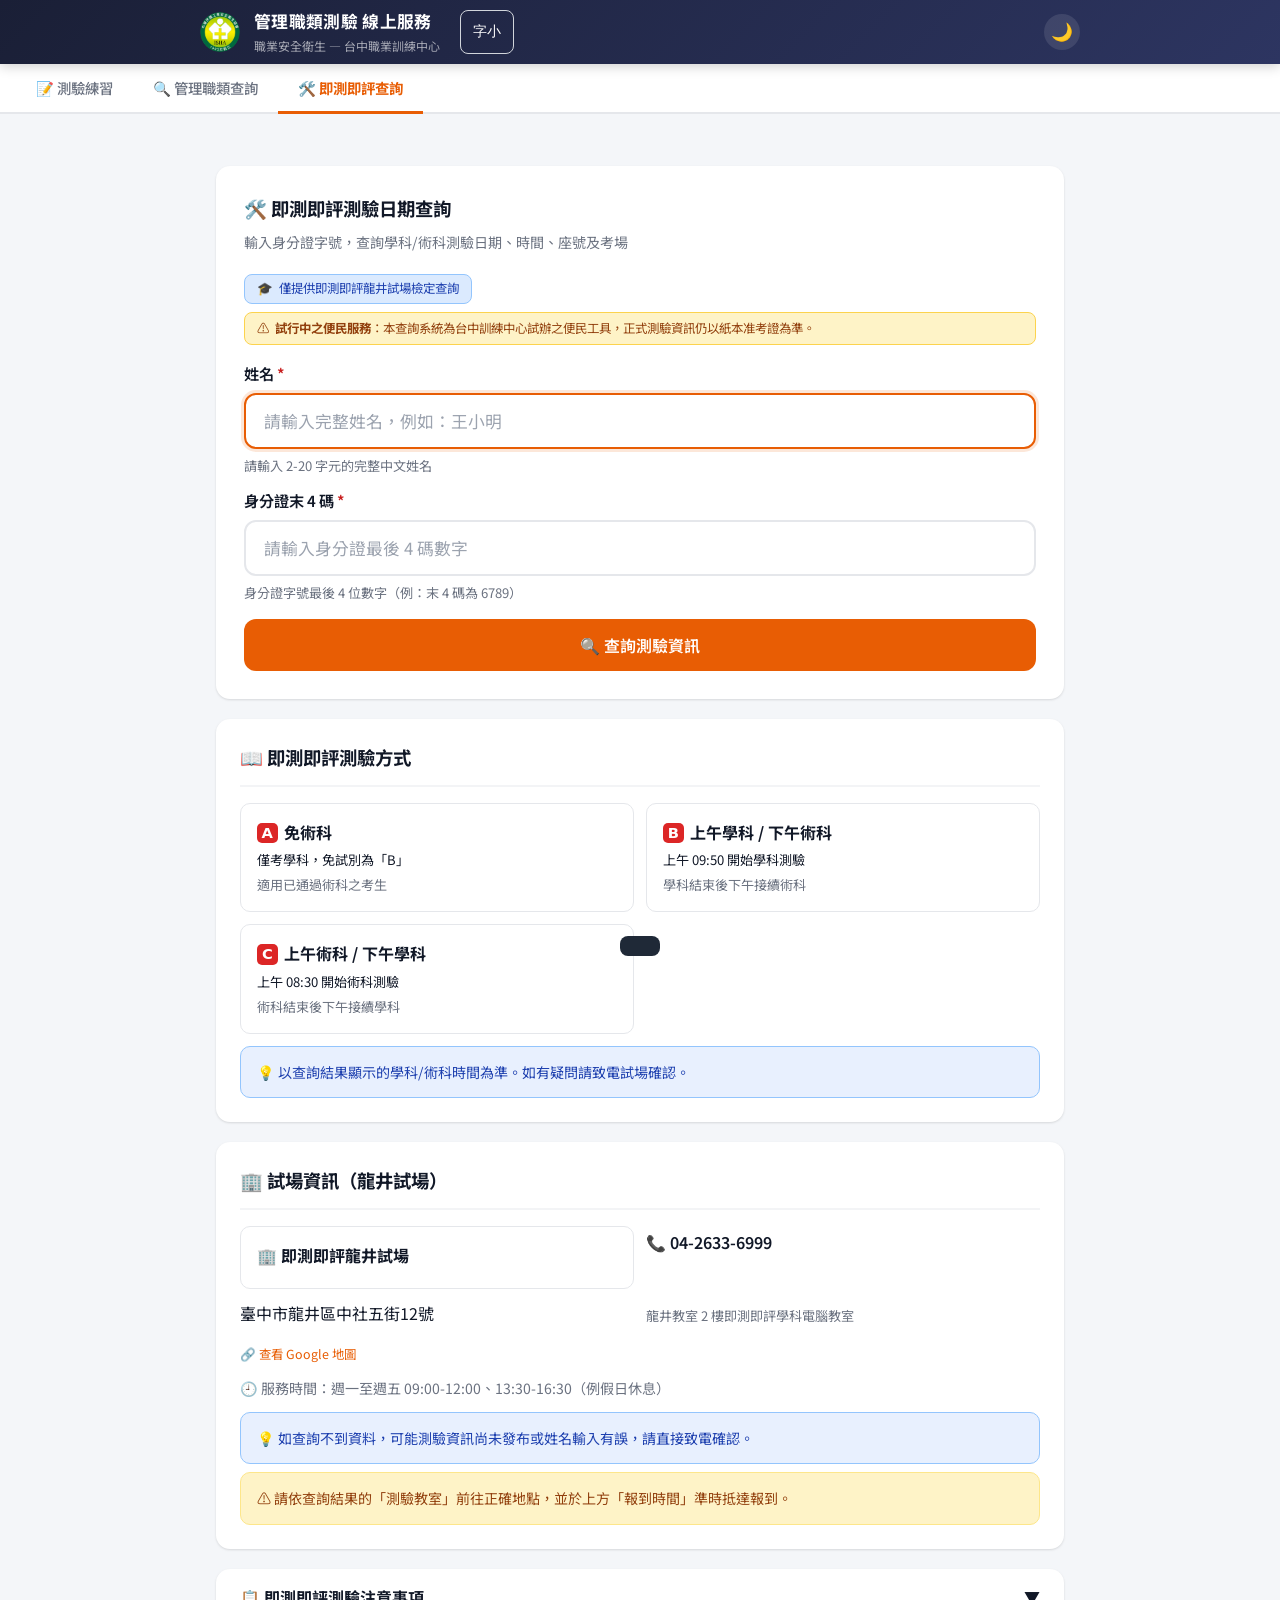
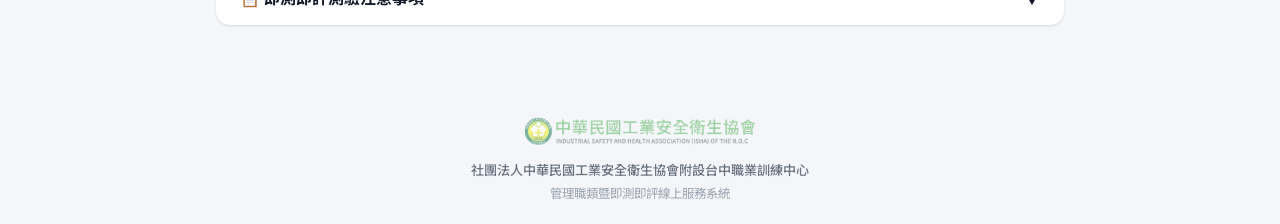
==== exam-query.html @ 5018b112 "fix(前端): 放寬冷快取職類載入逾時" ====
<!DOCTYPE html>
<html lang="zh-TW">

<head>
  <meta charset="UTF-8" />
  <meta name="viewport" content="width=device-width, initial-scale=1.0" />
  <title>即測即評測驗日期查詢 — 台中職業訓練中心</title>
  <meta name="description" content="查詢即測即評技能檢定測驗日期、學科術科時間、考場" />
  <link rel="preconnect" href="https://fonts.googleapis.com" />
  <link href="https://fonts.googleapis.com/css2?family=Noto+Sans+TC:wght@400;500;600;700&display=swap" rel="stylesheet" />
  <link rel="stylesheet" href="css/style.css?v=20260922c" />
  <link rel="stylesheet" href="css/query.css?v=20260922c" />
  <link rel="manifest" href="manifest.json" />
  <meta name="theme-color" content="#1e293b" />
  <link rel="icon" type="image/png" sizes="192x192" href="icons/icon-192.png" />
  <link rel="apple-touch-icon" href="icons/icon-192.png" />
</head>

<body>
  <header class="site-header">
    <div class="inner">
      <div class="header-logo-wrap">
        <img src="images/logo-header.png" alt="中華民國工業安全衛生協會" class="header-logo-img" />
      </div>
      <div>
        <h1>管理職類測驗 線上服務</h1>
        <p class="header-sub">職業安全衛生 — 台中職業訓練中心</p>
      </div>
      <button class="fontsize-btn" onclick="cycleFontSize()" title="字體大小">A</button>
      <button class="theme-toggle" onclick="toggleTheme()" title="切換深色模式">🌙</button>
    </div>
  </header>

  <!-- 導覽 Tab -->
  <nav class="nav-tabs">
    <a href="index.html" class="nav-tab" data-i18n="nav.exam">📝 測驗練習</a>
    <a href="query.html" class="nav-tab" data-i18n="nav.query">🔍 管理職類查詢</a>
    <a href="exam-query.html" class="nav-tab active" data-i18n="nav.examQuery">🛠️ 即測即評查詢</a>
  </nav>

  <main class="container">

    <!-- 查詢區 -->
    <div class="query-card" style="margin-top:20px">
      <h2 class="query-title">🛠️ 即測即評測驗日期查詢</h2>
      <p class="query-desc">輸入身分證字號，查詢學科/術科測驗日期、時間、座號及考場</p>
      <div style="display:inline-flex;align-items:center;gap:6px;padding:4px 12px;background:#dbeafe;border:1px solid #93c5fd;border-radius:8px;font-size:0.78rem;color:#1e40af;margin-bottom:8px">
        <span>🎓</span> 僅提供即測即評龍井試場檢定查詢
      </div>
      <div style="display:flex;align-items:flex-start;gap:6px;padding:6px 12px;background:#fef3c7;border:1px solid #fcd34d;border-radius:8px;font-size:0.78rem;color:#92400e;margin-bottom:16px;line-height:1.5">
        <span>⚠️</span>
        <div><strong>試行中之便民服務</strong>：本查詢系統為台中訓練中心試辦之便民工具，正式測驗資訊仍以紙本准考證為準。</div>
      </div>
      <form id="examQueryForm">
        <label class="query-label" for="eqName">姓名 <span style="color:var(--danger)">*</span></label>
        <input type="text" id="eqName" class="query-input" placeholder="請輸入完整姓名，例如：王小明" required minlength="2" maxlength="20" autocomplete="name" />
        <div class="query-help">請輸入 2-20 字元的完整中文姓名</div>

        <label class="query-label" for="eqLast4" style="margin-top:12px">身分證末 4 碼 <span style="color:var(--danger)">*</span></label>
        <input type="text" id="eqLast4" class="query-input" placeholder="請輸入身分證最後 4 碼數字" required minlength="4" maxlength="4" autocomplete="off" inputmode="numeric" pattern="[0-9]{4}" />
        <div class="query-help">身分證字號最後 4 位數字（例：末 4 碼為 6789）</div>

        <div class="query-error" id="eqError"><span>⚠</span> <span id="eqErrorText"></span></div>
        <button type="submit" class="query-btn" id="eqBtn" style="margin-top:16px">
          <span id="eqBtnText">🔍 查詢測驗資訊</span>
        </button>
      </form>

      <!-- 搜尋歷史 -->
      <div id="eqHistory" style="margin-top:16px;display:none">
        <div style="font-size:0.82rem;color:var(--gray-500);margin-bottom:8px">最近查詢</div>
        <div id="eqHistoryTags" style="display:flex;flex-wrap:wrap;gap:6px"></div>
      </div>
    </div>

    <!-- 結果區 -->
    <div id="eqResults"></div>

    <!-- 測驗方式說明 -->
    <div class="info-section">
      <h2>📖 即測即評測驗方式</h2>
      <div class="contact-grid">
        <div class="contact-card">
          <h4><span class="mode-letter">A</span>免術科</h4>
          <div class="addr" style="color:var(--gray-600)">僅考學科，免試別為「B」</div>
          <div class="addr" style="font-size:0.82rem;margin-top:4px">適用已通過術科之考生</div>
        </div>
        <div class="contact-card">
          <h4><span class="mode-letter">B</span>上午學科 / 下午術科</h4>
          <div class="addr" style="color:var(--gray-600)">上午 09:50 開始學科測驗</div>
          <div class="addr" style="font-size:0.82rem;margin-top:4px">學科結束後下午接續術科</div>
        </div>
        <div class="contact-card">
          <h4><span class="mode-letter">C</span>上午術科 / 下午學科</h4>
          <div class="addr" style="color:var(--gray-600)">上午 08:30 開始術科測驗</div>
          <div class="addr" style="font-size:0.82rem;margin-top:4px">術科結束後下午接續學科</div>
        </div>
      </div>
      <div class="tip-box tip-info" style="margin-top:12px">
        💡 以查詢結果顯示的學科/術科時間為準。如有疑問請致電試場確認。
      </div>
    </div>

    <!-- 試場資訊（聯絡 + 地點合併） -->
    <div class="info-section">
      <h2>🏢 試場資訊（龍井試場）</h2>
      <div class="contact-grid">
        <a href="https://maps.app.goo.gl/nVrARbyT7Bjvi6TY7" target="_blank" rel="noopener" class="contact-card contact-link">
          <h4>🏢 即測即評龍井試場</h4>
          <a href="tel:04-26336999" onclick="event.stopPropagation()" style="display:block;margin:4px 0;font-weight:600">📞 04-2633-6999</a>
          <div class="addr">臺中市龍井區中社五街12號</div>
          <div class="addr" style="font-size:0.82rem;color:var(--gray-500);margin-top:4px">龍井教室 2 樓即測即評學科電腦教室</div>
          <div class="map-link">🔗 查看 Google 地圖</div>
        </a>
      </div>
      <div style="font-size:0.88rem;color:var(--gray-500);margin:12px 0">
        🕘 服務時間：週一至週五 09:00-12:00、13:30-16:30（例假日休息）
      </div>
      <div class="tip-box tip-info">
        💡 如查詢不到資料，可能測驗資訊尚未發布或姓名輸入有誤，請直接致電確認。
      </div>
      <div class="tip-box tip-warn" style="margin-top:8px">⚠️ 請依查詢結果的「測驗教室」前往正確地點，並於上方「報到時間」準時抵達報到。</div>
    </div>

    <!-- 注意事項 -->
    <div class="info-section" style="padding:0;overflow:hidden">
      <button class="notices-toggle" id="eqNoticesBtn" aria-expanded="false" aria-controls="eqNoticesBody">
        <span>📋 即測即評測驗注意事項</span>
        <span id="eqNoticesArrow" class="notices-arrow">▼</span>
      </button>
      <div class="notices-content hidden" id="eqNoticesBody">
        <p><strong>一、報到時間：</strong></p>
        <ul style="margin:4px 0 10px 20px;line-height:1.8">
          <li>術科上午場報到時間：<strong>7:30</strong></li>
          <li>學科上午場報到時間：<strong>9:50</strong></li>
          <li>測驗開始後 15 分鐘尚未入場者不得入場</li>
        </ul>
        <p><strong>二、攜帶物品：</strong>測驗當日應攜帶身分證件及准考證，均未攜帶者不得應試。</p>
        <p><strong>三、測驗流程：</strong>依免試別分為三種測驗方式（詳見上方「測驗方式」說明）。</p>
        <p><strong>四、學科測驗：</strong>於龍井教室 2 樓即測即評學科電腦教室進行。</p>
        <p><strong>五、術科測驗：</strong>依職類於指定術科場地進行。</p>
        <div class="tip-box tip-warn" style="margin:10px 0">
          <strong>六、禁止事項：</strong>冒名頂替、攜帶手機電子設備、夾帶資料等情事，成績以零分計算或扣分。
        </div>
        <p><strong>七、特殊情形：</strong>若測驗當日遇天災或其他不可抗力因素，依主管機關公告辦理。</p>
      </div>
    </div>

    <!-- 查詢提示 Modal -->
    <div class="modal-backdrop" id="eqConfirmModal" role="dialog" aria-modal="true" aria-labelledby="eqConfirmTitle">
      <div class="modal" style="max-width:420px">
        <h2 id="eqConfirmTitle" style="margin-top:0">⚠️ 查詢前請注意</h2>
        <div class="tip-box tip-warn" style="margin:12px 0">
          <strong>正確時間仍以紙本准考證為主</strong>
        </div>
        <p style="margin:12px 0;color:var(--gray-700);font-size:0.92rem;line-height:1.6">
          本查詢提供的測驗日期、時間、場次僅供參考，若與紙本准考證有出入，請以收到的紙本准考證為準。
        </p>
        <div style="display:flex;gap:8px;justify-content:flex-end;margin-top:16px">
          <button type="button" class="btn btn-primary" id="eqConfirmOk">我知道了，繼續查詢</button>
        </div>
      </div>
    </div>

  </main>

  <footer class="site-footer">
    <img src="images/logo.png" alt="ISHA" class="footer-logo-img" />
    <div class="footer-org">社團法人中華民國工業安全衛生協會附設台中職業訓練中心</div>
    <div>管理職類暨即測即評線上服務系統</div>
  </footer>

  <div class="toast" id="toast"></div>

  <script src="js/config.js?v=20260922c"></script>
  <script src="js/utils.js?v=20260922c"></script>
  <script src="js/exam-query.js?v=20260922c"></script>
</body>

</html>
---- css/style.css ----
/* ===== 語言選擇列 ===== */
.lang-bar {
  display: flex;
  flex-wrap: wrap;
  justify-content: center;
  gap: 4px;
  padding: 6px 8px;
  background: var(--gray-100, #f3f4f6);
  border-bottom: 1px solid var(--gray-200, #e5e7eb);
  position: sticky;
  top: 0;
  z-index: 100;
}
.lang-btn {
  border: 1px solid transparent;
  background: none;
  padding: 4px 10px;
  border-radius: 16px;
  font-size: 0.8rem;
  cursor: pointer;
  transition: all 0.2s;
  white-space: nowrap;
}
.lang-btn:hover {
  background: var(--gray-200, #e5e7eb);
}
.lang-btn.active {
  background: var(--primary, #e85d04);
  color: #fff;
  border-color: var(--primary, #e85d04);
  font-weight: 600;
}
@media (max-width: 600px) {
  .lang-btn { padding: 4px 7px; font-size: 0.75rem; }
  .lang-bar { gap: 3px; padding: 4px 6px; }
}

/* ===== PWA 安裝提示 ===== */
.pwa-install-guide {
  background: linear-gradient(135deg, var(--primary-light) 0%, #fff 100%);
  border: 1.5px solid var(--primary);
  border-radius: var(--radius);
  padding: 16px 18px;
  margin-bottom: 20px;
}
[data-theme="dark"] .pwa-install-guide {
  background: linear-gradient(135deg, rgba(232,93,4,0.12) 0%, var(--card-bg) 100%);
}
.pwa-guide-header {
  display: flex;
  align-items: flex-start;
  gap: 12px;
}
.pwa-guide-icon {
  font-size: 1.8rem;
  flex-shrink: 0;
  line-height: 1;
}
.pwa-guide-header strong {
  font-size: 0.95rem;
  color: var(--gray-900);
  display: block;
  margin-bottom: 2px;
}
.pwa-guide-header p {
  font-size: 0.82rem;
  color: var(--gray-500);
  margin: 0;
  line-height: 1.4;
}
.pwa-guide-close {
  background: none;
  border: none;
  font-size: 1.3rem;
  color: var(--gray-400);
  cursor: pointer;
  padding: 0 4px;
  margin-left: auto;
  flex-shrink: 0;
  line-height: 1;
}
.pwa-guide-close:hover { color: var(--gray-600); }
.pwa-guide-steps {
  display: flex;
  gap: 10px;
  margin-top: 12px;
  flex-wrap: wrap;
}
.pwa-step {
  display: flex;
  align-items: center;
  gap: 8px;
  font-size: 0.82rem;
  color: var(--gray-700);
  background: rgba(255,255,255,0.7);
  border-radius: 8px;
  padding: 8px 12px;
  flex: 1;
  min-width: 200px;
}
[data-theme="dark"] .pwa-step {
  background: rgba(255,255,255,0.06);
  color: var(--gray-300);
}
.pwa-step-badge {
  background: #333;
  color: #fff;
  font-size: 0.7rem;
  font-weight: 700;
  padding: 2px 8px;
  border-radius: 4px;
  flex-shrink: 0;
}
.pwa-step-badge.android {
  background: #3ddc84;
  color: #000;
}
.pwa-install-guide.hidden { display: none; }
@media (max-width: 600px) {
  .pwa-guide-steps { flex-direction: column; }
  .pwa-step { min-width: 0; }
}

/* ===== 成績配比列 ===== */
.stats-ratio {
  text-align: center;
  font-size: 0.82rem;
  color: var(--gray-500);
  margin: 4px 0 8px;
  padding: 6px 12px;
  background: var(--gray-50);
  border-radius: 8px;
}
[data-theme="dark"] .stats-ratio { background: rgba(255,255,255,0.05); }

/* ===== 字體大小調整 ===== */
.fontsize-btn {
  background: none;
  border: 1px solid var(--gray-300);
  border-radius: 8px;
  padding: 8px 12px;
  min-height: 44px;
  font-size: 0.85rem;
  cursor: pointer;
  color: var(--gray-600);
  margin-left: 6px;
  white-space: nowrap;
  display: inline-flex;
  align-items: center;
}
.fontsize-btn:hover { background: var(--gray-100); }
[data-theme="dark"] .fontsize-btn { border-color: var(--gray-600); color: var(--gray-400); }
[data-theme="dark"] .fontsize-btn:hover { background: var(--gray-700); }

[data-fontsize="large"] .q-text { font-size: 1.15rem !important; }
[data-fontsize="large"] .option-btn { font-size: 1.05rem !important; }
[data-fontsize="large"] .option-label { min-width: 30px; width: 30px; height: 30px; }

[data-fontsize="xlarge"] .q-text { font-size: 1.3rem !important; }
[data-fontsize="xlarge"] .option-btn { font-size: 1.18rem !important; }
[data-fontsize="xlarge"] .option-label { min-width: 34px; width: 34px; height: 34px; font-size: 0.9rem; }

/* ===== 模擬考模式 ===== */
.option-btn.mock-selected {
  border-color: var(--accent);
  background: var(--accent-light);
}
.option-btn.mock-selected .option-label {
  background: var(--accent);
  color: #fff;
}
[data-theme="dark"] .option-btn.mock-selected {
  border-color: var(--accent);
  background: rgba(26, 86, 219, 0.15);
}

/* ===== 導覽 Tab ===== */
.nav-tabs { display: flex; gap: 0; background: var(--card-bg, #fff); border-bottom: 2px solid var(--gray-200, #e5e7eb); padding: 0 16px; }
.nav-tab { padding: 12px 20px; font-size: 0.9rem; font-weight: 500; color: var(--gray-500, #6b7280); text-decoration: none; border-bottom: 3px solid transparent; margin-bottom: -2px; transition: all 0.2s; }
.nav-tab:hover { color: var(--gray-900, #111827); }
.nav-tab.active { color: var(--primary, #e85d04); border-bottom-color: var(--primary, #e85d04); font-weight: 700; }
@media (max-width: 600px) { .nav-tab { padding: 10px 14px; font-size: 0.82rem; } }

/* ===== CSS 變數 ===== */
:root {
  --primary: #e85d04;
  --primary-dark: #c44d03;
  --primary-light: #fff3ed;
  --accent: #1a56db;
  --accent-dark: #1240ab;
  --accent-light: #e8f0fe;
  --success: #057a55;
  --success-light: #def7ec;
  --danger: #c81e1e;
  --danger-light: #fde8e8;
  --warning: #9f580a;
  --warning-light: #feecdc;
  --gray-50: #f9fafb;
  --gray-100: #f3f4f6;
  --gray-200: #e5e7eb;
  --gray-300: #d1d5db;
  --gray-400: #9ca3af;
  --gray-500: #6b7280;
  --gray-700: #374151;
  --gray-800: #1f2937;
  --gray-900: #111827;
  --bg: #f4f6f9;
  --card-bg: #fff;
  --header-bg: linear-gradient(135deg, #1a1f36 0%, #2d3561 100%);
  --radius: 14px;
  --radius-sm: 8px;
  --shadow: 0 1px 3px rgba(0, 0, 0, .08), 0 1px 2px rgba(0, 0, 0, .05);
  --shadow-md: 0 4px 12px rgba(0, 0, 0, .10);
  --shadow-lg: 0 10px 24px rgba(0, 0, 0, .12);
}

/* ===== 深色模式 ===== */
[data-theme="dark"] {
  --primary: #f4845f;
  --primary-dark: #e85d04;
  --primary-light: rgba(244, 132, 95, .12);
  --accent: #60a5fa;
  --accent-dark: #3b82f6;
  --accent-light: rgba(96, 165, 250, .12);
  --success: #34d399;
  --success-light: rgba(52, 211, 153, .12);
  --danger: #f87171;
  --danger-light: rgba(248, 113, 113, .12);
  --warning: #fbbf24;
  --warning-light: rgba(251, 191, 36, .12);
  --gray-50: #1e1e2e;
  --gray-100: #252536;
  --gray-200: #333348;
  --gray-300: #44445a;
  --gray-400: #6b6b80;
  --gray-500: #9ca3af;
  --gray-700: #d1d5db;
  --gray-800: #e5e7eb;
  --gray-900: #f3f4f6;
  --bg: #13131e;
  --card-bg: #1e1e2e;
  --header-bg: linear-gradient(135deg, #0f0f1a 0%, #1a1a30 100%);
  --shadow: 0 1px 3px rgba(0, 0, 0, .3);
  --shadow-md: 0 4px 12px rgba(0, 0, 0, .4);
  --shadow-lg: 0 10px 24px rgba(0, 0, 0, .5);
}

/* ===== Reset ===== */
*,
*::before,
*::after {
  box-sizing: border-box;
  margin: 0;
  padding: 0;
}

body {
  font-family: 'Noto Sans TC', -apple-system, BlinkMacSystemFont, sans-serif;
  background: var(--bg);
  color: var(--gray-900);
  line-height: 1.6;
  min-height: 100vh;
  transition: background-color .25s, color .25s;
}

a {
  color: inherit;
  text-decoration: none;
}

/* ===== Header ===== */
.site-header {
  background: var(--header-bg);
  color: #fff;
  padding: 0 24px;
  box-shadow: 0 2px 12px rgba(0, 0, 0, .2);
  position: sticky;
  top: 0;
  z-index: 100;
}

.site-header .inner {
  max-width: 880px;
  margin: 0 auto;
  display: flex;
  align-items: center;
  gap: 14px;
  height: 64px;
}

.header-logo-wrap {
  flex-shrink: 0;
}

.header-logo-img {
  height: 40px;
  width: 40px;
  object-fit: contain;
  display: block;
  border-radius: 50%;
  transition: transform .2s;
}

.header-logo-img:hover {
  transform: scale(1.08);
}

.header-logo-svg {
  width: 22px;
  height: 22px;
  stroke: var(--primary);
}

.site-header h1 {
  font-size: 1.05rem;
  font-weight: 700;
  letter-spacing: .02em;
}

.header-sub {
  font-size: .75rem;
  opacity: .6;
  margin-top: 1px;
}

/* ===== Footer ===== */
.site-footer {
  text-align: center;
  padding: 24px 16px 32px;
  font-size: .78rem;
  color: var(--gray-400);
  line-height: 1.6;
}

.site-footer .footer-org {
  font-size: .82rem;
  color: var(--gray-500);
  font-weight: 500;
  margin-bottom: 4px;
}

.site-footer .footer-logo-img {
  height: 28px;
  width: auto;
  margin-bottom: 8px;
  opacity: .5;
  transition: opacity .2s;
}

.site-footer .footer-logo-img:hover {
  opacity: .8;
}

/* ===== Theme Toggle ===== */
.theme-toggle {
  margin-left: auto;
  background: rgba(255, 255, 255, .1);
  border: none;
  border-radius: 50%;
  width: 36px;
  height: 36px;
  font-size: 1.1rem;
  cursor: pointer;
  transition: all .2s;
  display: flex;
  align-items: center;
  justify-content: center;
  flex-shrink: 0;
}

.theme-toggle:hover {
  background: rgba(255, 255, 255, .2);
  transform: scale(1.1);
}

/* ===== Main container ===== */
.container {
  max-width: 880px;
  margin: 0 auto;
  padding: 32px 16px 48px;
}

/* ===== Selector card ===== */
.selector-card {
  background: var(--card-bg);
  border-radius: var(--radius);
  box-shadow: var(--shadow-md);
  padding: 32px 28px;
  margin-bottom: 24px;
}

.selector-header {
  margin-bottom: 24px;
}

.selector-header h2 {
  font-size: 1.3rem;
  font-weight: 700;
  color: var(--gray-900);
  margin-bottom: 6px;
}

.selector-header p {
  font-size: .92rem;
  color: var(--gray-500);
}

.selector-header p strong {
  color: var(--primary);
}

/* ===== Custom Select ===== */
.select-label {
  display: block;
  font-size: .85rem;
  font-weight: 600;
  color: var(--gray-700);
  margin-bottom: 8px;
}

.custom-select-wrap {
  position: relative;
  margin-bottom: 12px;
}

.custom-select-wrap select {
  width: 100%;
  appearance: none;
  -webkit-appearance: none;
  background: var(--gray-50);
  border: 1.5px solid var(--gray-200);
  border-radius: var(--radius-sm);
  padding: 16px 48px 16px 18px;
  font-size: 1.05rem;
  font-weight: 500;
  line-height: 1.4;
  min-height: 56px;
  font-family: inherit;
  color: var(--gray-900);
  cursor: pointer;
  outline: none;
  transition: border-color .15s, box-shadow .15s;
}

/* 手機端放更大，避免使用者點錯或看不清楚 */
@media (max-width: 640px) {
  .custom-select-wrap select {
    padding: 18px 52px 18px 18px;
    font-size: 1.1rem;
    min-height: 60px;
  }
}

.custom-select-wrap select:focus {
  border-color: var(--primary);
  box-shadow: 0 0 0 3px rgba(232, 93, 4, .12);
}

.custom-select-wrap select optgroup {
  font-weight: 700;
  color: var(--gray-700);
  background: var(--gray-100);
}

.custom-select-wrap select option {
  font-weight: 400;
  padding: 6px 12px;
}

.select-arrow {
  position: absolute;
  right: 16px;
  top: 50%;
  transform: translateY(-50%);
  width: 22px;
  height: 22px;
  stroke: var(--gray-500);
  pointer-events: none;
}

.cat-info {
  display: flex;
  align-items: center;
  gap: 8px;
  font-size: .875rem;
  color: var(--gray-500);
  background: var(--primary-light);
  border-radius: var(--radius-sm);
  padding: 9px 14px;
  margin-bottom: 16px;
  border: 1px solid rgba(232, 93, 4, .15);
}

.cat-info svg {
  stroke: var(--primary);
  flex-shrink: 0;
}

.cat-info strong {
  color: var(--primary);
}

/* ===== Mode Selector ===== */
.mode-select {
  margin-bottom: 16px;
}

.mode-options {
  display: flex;
  gap: 10px;
}

.mode-radio {
  flex: 1;
  display: flex;
  flex-direction: column;
  align-items: center;
  gap: 4px;
  padding: 14px 12px;
  border: 1.5px solid var(--gray-200);
  border-radius: var(--radius-sm);
  cursor: pointer;
  background: var(--gray-50);
  transition: all .15s;
  text-align: center;
}

.mode-radio input {
  display: none;
}

.mode-radio:hover {
  border-color: var(--primary);
}

.mode-radio.active {
  border-color: var(--primary);
  background: var(--primary-light);
  box-shadow: 0 0 0 2px rgba(232, 93, 4, .15);
}

.mode-icon {
  font-size: 1.4rem;
}

.mode-label {
  font-size: .88rem;
  font-weight: 700;
  color: var(--gray-900);
}

.mode-desc {
  font-size: .75rem;
  color: var(--gray-500);
}

/* ===== Resume Banner ===== */
.resume-banner {
  background: var(--accent-light);
  border: 1.5px solid var(--accent);
  border-radius: var(--radius);
  padding: 18px 24px;
  margin-bottom: 20px;
  display: flex;
  align-items: center;
  justify-content: space-between;
  gap: 16px;
  flex-wrap: wrap;
  animation: slideDown .3s ease;
}

@keyframes slideDown {
  from {
    opacity: 0;
    transform: translateY(-10px);
  }

  to {
    opacity: 1;
    transform: translateY(0);
  }
}

.resume-info {
  display: flex;
  flex-direction: column;
  gap: 2px;
}

.resume-info strong {
  font-size: .95rem;
  color: var(--accent);
}

.resume-info span {
  font-size: .82rem;
  color: var(--gray-500);
}

.resume-time {
  font-size: .75rem !important;
  color: var(--gray-400) !important;
}

.resume-actions {
  display: flex;
  gap: 8px;
  flex-shrink: 0;
}

.btn-sm {
  padding: 6px 14px;
  font-size: .82rem;
}

/* ===== Buttons ===== */
.btn {
  padding: 10px 22px;
  border-radius: var(--radius-sm);
  font-size: .9rem;
  font-weight: 600;
  cursor: pointer;
  border: none;
  transition: all .15s;
  font-family: inherit;
  display: inline-flex;
  align-items: center;
  gap: 8px;
}

.btn:disabled {
  opacity: .4;
  cursor: not-allowed;
}

.btn-primary {
  background: var(--primary);
  color: #fff;
}

.btn-primary:hover:not(:disabled) {
  background: var(--primary-dark);
  box-shadow: 0 4px 12px rgba(232, 93, 4, .3);
}

.btn-outline {
  background: var(--card-bg);
  border: 1.5px solid var(--gray-300);
  color: var(--gray-700);
}

.btn-outline:hover:not(:disabled) {
  border-color: var(--primary);
  color: var(--primary);
}

.btn-start {
  width: 100%;
  justify-content: center;
  padding: 14px;
  font-size: 1rem;
  border-radius: var(--radius-sm);
  letter-spacing: .03em;
}

.btn-fullwidth {
  width: 100%;
  justify-content: center;
}

/* ===== Info cards ===== */
.info-cards {
  display: grid;
  grid-template-columns: repeat(auto-fill, minmax(220px, 1fr));
  gap: 12px;
}

.info-card {
  background: var(--card-bg);
  border-radius: var(--radius-sm);
  padding: 16px 18px;
  display: flex;
  align-items: center;
  gap: 14px;
  box-shadow: var(--shadow);
  border: 1px solid var(--gray-200);
}

.info-icon {
  width: 38px;
  height: 38px;
  background: var(--primary-light);
  border-radius: 10px;
  display: flex;
  align-items: center;
  justify-content: center;
  flex-shrink: 0;
}

.info-icon svg {
  width: 20px;
  height: 20px;
  stroke: var(--primary);
}

.info-card strong {
  display: block;
  font-size: .88rem;
  font-weight: 700;
  color: var(--gray-900);
}

.info-card span {
  font-size: .78rem;
  color: var(--gray-500);
}

/* ===== Loading ===== */
.loading-inline {
  display: flex;
  align-items: center;
  gap: 10px;
  color: var(--gray-500);
  font-size: .9rem;
  padding: 12px 0;
}

.spinner-sm {
  width: 18px;
  height: 18px;
  border: 2.5px solid var(--gray-200);
  border-top-color: var(--primary);
  border-radius: 50%;
  animation: spin .7s linear infinite;
}

.loading {
  text-align: center;
  padding: 80px 16px;
  color: var(--gray-500);
}

.spinner {
  width: 40px;
  height: 40px;
  border: 4px solid var(--gray-200);
  border-top-color: var(--primary);
  border-radius: 50%;
  animation: spin .8s linear infinite;
  margin: 0 auto 16px;
}

@keyframes spin {
  to {
    transform: rotate(360deg);
  }
}

.error-msg {
  color: var(--danger);
  padding: 16px 0;
  font-size: .9rem;
  line-height: 1.7;
}

/* ===== Modal（須知 + 反饋） ===== */
.modal-backdrop {
  display: none;
  position: fixed;
  inset: 0;
  background: rgba(10, 10, 20, .55);
  z-index: 200;
  align-items: center;
  justify-content: center;
  padding: 16px;
  backdrop-filter: blur(2px);
}

.modal-backdrop.open {
  display: flex;
}

.modal {
  background: var(--card-bg);
  border-radius: var(--radius);
  box-shadow: var(--shadow-lg);
  padding: 32px 28px;
  width: 100%;
  max-width: 480px;
  animation: modal-in .22s ease;
}

@keyframes modal-in {
  from {
    opacity: 0;
    transform: translateY(20px) scale(.97);
  }

  to {
    opacity: 1;
    transform: translateY(0) scale(1);
  }
}

/* 須知 Modal 特有 */
.notice-modal,
.preexam-modal {
  max-width: 500px;
}

.notice-icon {
  width: 52px;
  height: 52px;
  background: var(--accent-light);
  border-radius: 50%;
  display: flex;
  align-items: center;
  justify-content: center;
  margin: 0 auto 16px;
}

.notice-icon svg {
  width: 26px;
  height: 26px;
  stroke: var(--accent);
}

.notice-icon.warning {
  background: var(--warning-light);
}

.notice-icon.warning svg {
  stroke: var(--warning);
}

.notice-modal h2,
.preexam-modal h2 {
  font-size: 1.2rem;
  font-weight: 700;
  text-align: center;
  margin-bottom: 20px;
}

.notice-body {
  display: flex;
  flex-direction: column;
  gap: 10px;
  margin-bottom: 24px;
  font-size: .88rem;
  color: var(--gray-700);
  line-height: 1.7;
  max-height: 50vh;
  overflow-y: auto;
  padding-right: 4px;
}

.notice-body p strong {
  color: var(--gray-900);
}

/* 反饋 Modal */
.modal h3 {
  font-size: 1.05rem;
  font-weight: 700;
  margin-bottom: 16px;
}

.modal label {
  display: block;
  font-size: .88rem;
  font-weight: 600;
  margin-bottom: 6px;
  color: var(--gray-700);
}

.modal select,
.modal textarea {
  width: 100%;
  border: 1.5px solid var(--gray-300);
  border-radius: var(--radius-sm);
  padding: 9px 12px;
  font-size: .9rem;
  font-family: inherit;
  margin-bottom: 14px;
  outline: none;
  transition: border-color .15s;
  appearance: none;
  background: var(--gray-50);
  color: var(--gray-900);
}

.modal select:focus,
.modal textarea:focus {
  border-color: var(--primary);
}

.modal textarea {
  resize: vertical;
  min-height: 80px;
}

.modal-actions {
  display: flex;
  gap: 10px;
  justify-content: flex-end;
}

/* ===== Exam header ===== */
.exam-header {
  background: var(--card-bg);
  border-bottom: 1px solid var(--gray-200);
  padding: 10px 16px;
  position: sticky;
  top: 64px;
  z-index: 90;
  box-shadow: var(--shadow);
}

.exam-header .inner {
  max-width: 880px;
  margin: 0 auto;
  display: flex;
  align-items: center;
  gap: 12px;
  flex-wrap: wrap;
}

.exam-meta {
  display: flex;
  gap: 16px;
  align-items: center;
  font-size: .85rem;
  color: var(--gray-500);
}

.exam-meta strong {
  color: var(--gray-900);
}

.progress-bar-wrap {
  flex: 1;
  min-width: 120px;
  background: var(--gray-200);
  border-radius: 99px;
  height: 6px;
  overflow: hidden;
}

.progress-bar-fill {
  height: 100%;
  background: linear-gradient(90deg, var(--primary), #f4a261);
  border-radius: 99px;
  transition: width .3s ease;
}

.btn-end-early {
  margin-left: auto;
  background: none;
  border: 1.5px solid var(--danger);
  color: var(--danger);
  border-radius: var(--radius-sm);
  padding: 5px 12px;
  font-size: .82rem;
  cursor: pointer;
  transition: all .2s;
  white-space: nowrap;
  font-family: inherit;
}

.btn-end-early:hover {
  background: var(--danger);
  color: #fff;
}

/* ===== 題目導覽列 ===== */
.q-nav-wrap {
  background: var(--card-bg);
  border-bottom: 1px solid var(--gray-200);
  position: sticky;
  top: 108px;
  z-index: 85;
}

.q-nav {
  max-width: 880px;
  margin: 0 auto;
  padding: 10px 16px;
  display: flex;
  flex-wrap: wrap;
  gap: 4px;
}

.q-nav-toggle {
  display: none;
  width: 100%;
  padding: 6px 16px;
  background: var(--card-bg);
  border: none;
  border-top: 1px solid var(--gray-200);
  color: var(--gray-500);
  font-size: .75rem;
  font-family: inherit;
  cursor: pointer;
  text-align: center;
  transition: color .15s;
}

.q-nav-toggle:hover {
  color: var(--primary);
}

.nav-dot {
  width: 28px;
  height: 28px;
  border-radius: 50%;
  border: 1.5px solid var(--gray-300);
  background: var(--gray-50);
  color: var(--gray-500);
  font-size: .68rem;
  font-weight: 600;
  cursor: pointer;
  transition: all .15s;
  display: inline-flex;
  align-items: center;
  justify-content: center;
  font-family: inherit;
  padding: 0;
  position: relative;
}

.nav-dot:hover {
  border-color: var(--primary);
  color: var(--primary);
  transform: scale(1.1);
}

.nav-dot.active {
  border-color: var(--primary);
  background: var(--primary);
  color: #fff;
  box-shadow: 0 0 0 3px rgba(232, 93, 4, .2);
}

.nav-dot.answered {
  border-color: var(--success);
  background: var(--success-light);
  color: var(--success);
}

.nav-dot.hinted {
  border-color: var(--warning);
  background: var(--warning-light);
  color: var(--warning);
}

.nav-dot.bookmarked::after {
  content: "★";
  position: absolute;
  top: -4px;
  right: -4px;
  font-size: .55rem;
  color: #f59e0b;
  text-shadow: 0 0 2px rgba(0, 0, 0, .3);
}

.nav-dot.active.answered,
.nav-dot.active.hinted {
  background: var(--primary);
  color: #fff;
  border-color: var(--primary);
}

/* ===== 題目卡片 ===== */
.question-wrap {
  max-width: 720px;
  margin: 28px auto;
  padding: 0 16px;
}

.question-card {
  background: var(--card-bg);
  border-radius: var(--radius);
  box-shadow: var(--shadow-md);
  padding: 28px 28px 20px;
  margin-bottom: 16px;
}

.q-top-row {
  display: flex;
  justify-content: space-between;
  align-items: center;
  margin-bottom: 10px;
}

.q-number {
  font-size: .8rem;
  font-weight: 600;
  color: var(--primary);
  text-transform: uppercase;
  letter-spacing: .05em;
}

.btn-bookmark {
  background: none;
  border: none;
  font-size: 1.3rem;
  cursor: pointer;
  color: var(--gray-300);
  transition: all .2s;
  padding: 2px 6px;
  line-height: 1;
}

.btn-bookmark:hover,
.btn-bookmark.active {
  color: #f59e0b;
  transform: scale(1.2);
}

.q-text {
  font-size: 1.05rem;
  font-weight: 500;
  line-height: 1.7;
  margin-bottom: 20px;
}

/* 題目圖片 */
.q-image {
  text-align: center;
  margin: -8px 0 16px;
}
.q-image img {
  max-width: 100%;
  max-height: 300px;
  border: 1px solid #ddd;
  border-radius: 8px;
  cursor: zoom-in;
  background: #fff;
  padding: 4px;
}

/* 圖片放大 Modal */
.image-modal {
  display: none;
  position: fixed;
  inset: 0;
  z-index: 9999;
  background: rgba(0,0,0,0.85);
  align-items: center;
  justify-content: center;
  flex-direction: column;
  cursor: pointer;
}
.image-modal.show {
  display: flex;
}
.image-modal img {
  max-width: 90vw;
  max-height: 85vh;
  border-radius: 8px;
  background: #fff;
  padding: 8px;
}
.image-modal-hint {
  color: rgba(255,255,255,0.6);
  font-size: 0.85rem;
  margin-top: 12px;
}

/* 選項圖片 */
.option-btn.has-image {
  align-items: center;
  padding: 8px 12px;
}
.option-image {
  max-width: 160px;
  max-height: 120px;
  border-radius: 4px;
  background: #fff;
}

/* 選項 */
.options-list {
  display: flex;
  flex-direction: column;
  gap: 10px;
}

.option-btn {
  display: flex;
  align-items: flex-start;
  gap: 12px;
  padding: 13px 16px;
  border: 1.5px solid var(--gray-200);
  border-radius: var(--radius-sm);
  background: var(--gray-50);
  cursor: pointer;
  text-align: left;
  font-size: .95rem;
  line-height: 1.5;
  transition: all .15s;
  width: 100%;
  font-family: inherit;
  color: var(--gray-900);
}

.option-btn:hover:not(:disabled) {
  border-color: var(--primary);
  background: var(--primary-light);
}

.option-label {
  display: inline-flex;
  align-items: center;
  justify-content: center;
  width: 24px;
  height: 24px;
  background: var(--gray-200);
  border-radius: 50%;
  font-size: .8rem;
  font-weight: 700;
  flex-shrink: 0;
  margin-top: 1px;
  transition: all .15s;
}

.option-btn:hover:not(:disabled) .option-label {
  background: var(--primary);
  color: #fff;
}

.option-btn.selected {
  border-color: var(--primary);
  background: var(--primary-light);
}

.option-btn.selected .option-label {
  background: var(--primary);
  color: #fff;
}

.option-btn.correct {
  border-color: var(--success);
  background: var(--success-light);
}

.option-btn.correct .option-label {
  background: var(--success);
  color: #fff;
}

.option-btn.wrong {
  border-color: var(--danger);
  background: var(--danger-light);
}

.option-btn.wrong .option-label {
  background: var(--danger);
  color: #fff;
}

.option-btn.hint {
  border-color: var(--warning);
  background: var(--warning-light);
}

.option-btn.hint .option-label {
  background: var(--warning);
  color: #fff;
}

.option-btn:disabled {
  cursor: default;
  opacity: .85;
}

/* 提示文字 */
.answer-hint {
  margin-top: 10px;
  font-size: .85rem;
  padding: 8px 12px;
  border-radius: var(--radius-sm);
  display: none;
}

.answer-hint.show {
  display: block;
}

.answer-hint.correct {
  background: var(--success-light);
  color: var(--success);
}

.answer-hint.wrong {
  background: var(--danger-light);
  color: var(--danger);
}

.answer-hint.hint-only {
  background: var(--warning-light);
  color: var(--warning);
}

/* 操作列 */
.action-row {
  display: flex;
  gap: 10px;
  flex-wrap: wrap;
  align-items: center;
  padding: 0 16px;
  max-width: 720px;
  margin: 0 auto 40px;
}

.btn-hint {
  background: var(--card-bg);
  border: 1.5px solid var(--warning);
  color: var(--warning);
}

.btn-hint:hover:not(:disabled) {
  background: var(--warning-light);
}

.btn-feedback {
  background: var(--card-bg);
  border: 1.5px solid var(--gray-300);
  color: var(--gray-500);
  font-size: .82rem;
  margin-left: auto;
}

.btn-feedback:hover {
  color: var(--primary);
  border-color: var(--primary);
}

/* ===== 成績頁 ===== */
.result-card {
  background: var(--card-bg);
  border-radius: var(--radius);
  box-shadow: var(--shadow-lg);
  padding: 36px 28px;
  max-width: 680px;
  margin: 0 auto 28px;
  text-align: center;
}

.score-circle {
  width: 140px;
  height: 140px;
  border-radius: 50%;
  display: flex;
  flex-direction: column;
  align-items: center;
  justify-content: center;
  margin: 0 auto 20px;
  font-weight: 700;
}

.score-circle.pass {
  background: var(--success-light);
  color: var(--success);
  border: 4px solid var(--success);
}

.score-circle.fail {
  background: var(--danger-light);
  color: var(--danger);
  border: 4px solid var(--danger);
}

.score-num {
  font-size: 2.4rem;
  line-height: 1;
}

.score-label {
  font-size: .75rem;
  margin-top: 2px;
}

.pass-badge {
  display: inline-block;
  padding: 4px 14px;
  border-radius: 99px;
  font-size: .85rem;
  font-weight: 700;
  margin-bottom: 16px;
}

.pass-badge.pass {
  background: var(--success-light);
  color: var(--success);
}

.pass-badge.fail {
  background: var(--danger-light);
  color: var(--danger);
}

.stats-row {
  display: flex;
  justify-content: center;
  gap: 28px;
  font-size: .9rem;
  color: var(--gray-500);
  margin-bottom: 24px;
  flex-wrap: wrap;
}

.stats-row span strong {
  color: var(--gray-900);
}

.result-actions {
  display: flex;
  gap: 12px;
  justify-content: center;
  flex-wrap: wrap;
}

/* 錯題列表 */
.wrong-list {
  max-width: 720px;
  margin: 0 auto;
  padding: 0 16px;
}

.wrong-list h2 {
  font-size: 1.1rem;
  font-weight: 700;
  margin-bottom: 16px;
}

.wrong-item {
  background: var(--card-bg);
  border-radius: var(--radius-sm);
  border: 1.5px solid var(--danger-light);
  padding: 16px 18px;
  margin-bottom: 12px;
}

.wrong-item .wi-num {
  font-size: .8rem;
  color: var(--danger);
  font-weight: 700;
  margin-bottom: 6px;
}

.wrong-item .wi-q {
  font-size: .95rem;
  margin-bottom: 10px;
  line-height: 1.6;
}

.wrong-item .wi-meta {
  font-size: .82rem;
  display: flex;
  gap: 16px;
  flex-wrap: wrap;
}

.wi-your {
  color: var(--danger);
}

.wi-correct {
  color: var(--success);
}

.wi-hinted {
  color: var(--warning);
  font-style: italic;
}

/* ===== Toast ===== */
.toast {
  position: fixed;
  bottom: 24px;
  left: 50%;
  transform: translateX(-50%) translateY(80px);
  background: var(--gray-800);
  color: #fff;
  padding: 10px 20px;
  border-radius: var(--radius-sm);
  font-size: .9rem;
  z-index: 300;
  transition: transform .3s ease;
  pointer-events: none;
  white-space: nowrap;
}

[data-theme="dark"] .toast {
  background: var(--gray-100);
  color: var(--gray-900);
}

.toast.show {
  transform: translateX(-50%) translateY(0);
}

/* ===== Timer ===== */
.timer {
  display: inline-flex;
  align-items: center;
  gap: 5px;
  background: var(--gray-800);
  color: #fff;
  padding: 4px 10px;
  border-radius: var(--radius-sm);
  font-size: .82rem;
  font-weight: 600;
  font-variant-numeric: tabular-nums;
}

[data-theme="dark"] .timer {
  background: var(--gray-300);
}

.timer-warn {
  background: var(--danger) !important;
  animation: timer-pulse 1s ease-in-out infinite;
}

@keyframes timer-pulse {

  0%,
  100% {
    opacity: 1;
  }

  50% {
    opacity: .7;
  }
}

/* ===== No-Score Badge ===== */
.no-score-badge {
  background: var(--warning-light);
  color: var(--warning);
  font-size: .8rem;
  font-weight: 600;
  padding: 4px 12px;
  border-radius: var(--radius-sm);
  margin-bottom: 8px;
  display: inline-block;
}

/* ===== Review Button ===== */
.btn-review {
  background: var(--accent);
  color: #fff;
  border: none;
}

.btn-review:hover {
  background: var(--accent-dark);
}

/* ===== History Card ===== */
.history-card {
  background: var(--card-bg);
  border-radius: var(--radius);
  padding: 24px;
  box-shadow: var(--shadow);
  margin-top: 20px;
}

.history-card h2 {
  font-size: 1rem;
  font-weight: 700;
  color: var(--gray-900);
  margin-bottom: 14px;
}

.history-list {
  display: flex;
  flex-direction: column;
  gap: 8px;
}

.history-item {
  display: grid;
  grid-template-columns: 1fr auto auto auto;
  align-items: center;
  gap: 12px;
  padding: 10px 14px;
  background: var(--gray-50);
  border-radius: var(--radius-sm);
  font-size: .85rem;
  border: 1px solid var(--gray-200);
  transition: all .15s;
}

.history-item.latest {
  background: var(--primary-light);
  border-color: rgba(232, 93, 4, .2);
}

.hi-cat {
  font-weight: 600;
  color: var(--gray-900);
}

.hi-badge {
  display: inline-block;
  background: var(--primary);
  color: #fff;
  font-size: .7rem;
  padding: 1px 6px;
  border-radius: 99px;
  margin-left: 6px;
  vertical-align: middle;
}

.hi-badge.speed {
  background: var(--accent);
}

.hi-score {
  font-weight: 700;
  font-size: .9rem;
}

.hi-score.pass {
  color: var(--success);
}

.hi-score.fail {
  color: var(--danger);
}

.hi-detail {
  color: var(--gray-500);
  font-size: .8rem;
}

.hi-date {
  color: var(--gray-400);
  font-size: .78rem;
}

/* ===== RWD ===== */
@media (max-width: 600px) {
  .selector-card {
    padding: 24px 18px;
  }

  .info-cards {
    grid-template-columns: 1fr;
  }

  .question-card {
    padding: 16px 12px 14px;
  }

  /* 手機端題目文字優化 */
  .q-text {
    font-size: 0.95rem;
    line-height: 1.8;
    word-break: break-word;
  }

  /* 手機端選項優化 */
  .option-btn {
    padding: 11px 10px;
    font-size: 0.88rem;
    line-height: 1.6;
    gap: 8px;
  }
  .option-label {
    min-width: 26px;
    width: 26px;
    height: 26px;
    font-size: 0.78rem;
    flex-shrink: 0;
  }
  .options-list {
    gap: 8px;
  }

  .q-image img {
    max-height: 200px;
  }

  .action-row {
    gap: 6px;
    flex-wrap: wrap;
    justify-content: center;
  }

  .btn {
    padding: 9px 12px;
    font-size: .82rem;
  }

  /* 題號列壓縮 */
  .q-top-row {
    font-size: 0.82rem;
  }
  .q-number {
    font-size: 0.82rem;
  }

  /* 考試 header 壓縮 */
  .exam-header {
    padding: 6px 10px;
  }
  .exam-meta {
    font-size: 0.78rem;
    gap: 8px;
  }
  .btn-end-early {
    font-size: 0.75rem;
    padding: 4px 10px;
  }

  .score-circle {
    width: 110px;
    height: 110px;
  }

  .score-num {
    font-size: 2rem;
  }

  .modal {
    padding: 24px 18px;
  }

  .history-item {
    grid-template-columns: 1fr auto;
    gap: 6px;
  }

  .hi-detail,
  .hi-date {
    grid-column: 1 / -1;
  }

  .mode-options {
    flex-direction: column;
  }

  .q-nav-wrap {
    top: 100px;
  }

  .q-nav {
    gap: 3px;
    max-height: 30px;
    overflow: hidden;
    transition: max-height .25s ease;
  }

  .q-nav.expanded {
    max-height: 600px;
  }

  .q-nav-toggle {
    display: block;
  }

  .nav-dot {
    width: 24px;
    height: 24px;
    font-size: .6rem;
  }

  .resume-banner {
    flex-direction: column;
    align-items: flex-start;
    padding: 14px 18px;
  }
}

@media (prefers-reduced-motion: reduce) {

  *,
  *::before,
  *::after {
    animation-duration: .01ms !important;
    transition-duration: .01ms !important;
  }
}
---- css/query.css ----
/* ===== 查詢頁專用樣式 ===== */

/* 導覽 Tab */
.nav-tabs { display: flex; gap: 0; background: var(--card-bg); border-bottom: 2px solid var(--gray-200); padding: 0 16px; }
.nav-tab { padding: 12px 20px; font-size: 0.9rem; font-weight: 500; color: var(--gray-500); text-decoration: none; border-bottom: 3px solid transparent; margin-bottom: -2px; transition: all 0.2s; }
.nav-tab:hover { color: var(--gray-900); }
.nav-tab.active { color: var(--primary); border-bottom-color: var(--primary); font-weight: 700; }

/* 查詢卡片 */
.query-card { background: var(--card-bg); border-radius: var(--radius); box-shadow: var(--shadow); padding: 28px; margin-bottom: 20px; }
.query-title { font-size: 1.15rem; font-weight: 700; margin-bottom: 8px; color: var(--gray-900); }
.query-desc { font-size: 0.88rem; color: var(--gray-500); margin-bottom: 20px; }
.query-input { width: 100%; padding: 14px 18px; border: 2px solid var(--gray-200); border-radius: 12px; font-size: 1.05rem; font-family: inherit; background: var(--card-bg); color: var(--gray-900); transition: all 0.2s; box-sizing: border-box; }
.query-input:focus { outline: none; border-color: var(--primary); box-shadow: 0 0 0 3px rgba(232,93,4,0.15); }
.query-input::placeholder { color: var(--gray-400); }
.query-btn { width: 100%; padding: 14px; border: none; border-radius: 12px; background: var(--primary); color: #fff; font-size: 1rem; font-weight: 600; font-family: inherit; cursor: pointer; transition: all 0.2s; }
.query-btn:hover { background: var(--primary-dark); transform: translateY(-1px); }
.query-btn:disabled { opacity: 0.5; cursor: not-allowed; transform: none; }
.query-label { display: block; font-weight: 600; color: var(--gray-900); margin-bottom: 8px; font-size: 0.95rem; }
.query-help { font-size: 0.82rem; color: var(--gray-500); margin-top: 6px; }
.query-error { font-size: 0.82rem; color: var(--danger); margin-top: 6px; display: none; gap: 4px; align-items: center; }
.query-error.show { display: flex; }

/* 結果卡片 */
.result-item { background: var(--card-bg); border-radius: var(--radius); box-shadow: var(--shadow); overflow: hidden; margin-bottom: 20px; animation: qFadeUp 0.4s ease; }
.result-header { padding: 20px 24px; border-bottom: 1px solid var(--gray-200); }
.result-header h3 { font-size: 1.2rem; font-weight: 700; color: var(--gray-900); margin: 0; }
.result-grid { display: grid; grid-template-columns: 1fr 1fr; gap: 16px; padding: 24px; }
.result-field { display: flex; align-items: center; gap: 12px; padding: 12px; border-radius: 10px; background: var(--gray-50); }
.result-field-icon { width: 40px; height: 40px; border-radius: 10px; display: flex; align-items: center; justify-content: center; font-size: 1.1rem; flex-shrink: 0; background: var(--gray-100); }
.result-field-label { font-size: 0.78rem; color: var(--gray-500); font-weight: 500; }
.result-field-value { font-size: 1rem; font-weight: 700; color: var(--gray-900); }
.result-field.highlight { border: 2px solid var(--primary); background: var(--primary-light); }
.result-field.highlight .result-field-label { color: var(--primary); font-weight: 600; }
.result-field.highlight .result-field-value { color: var(--primary-dark); }
.result-field.highlight .result-field-icon { background: var(--primary); color: #fff; }

/* 資訊區塊 */
.info-section { background: var(--card-bg); border-radius: var(--radius); box-shadow: var(--shadow); padding: 24px; margin-bottom: 20px; }
.info-section h2 { font-size: 1.15rem; font-weight: 700; color: var(--gray-900); margin: 0 0 16px; padding-bottom: 12px; border-bottom: 2px solid var(--gray-100); }
.contact-grid { display: grid; grid-template-columns: 1fr 1fr; gap: 12px; }
.contact-card { padding: 16px; border-radius: 10px; border: 1px solid var(--gray-200); }
.contact-card h4 { font-weight: 700; margin: 0 0 4px; color: var(--gray-900); }

/* 測驗方式字母徽章 A/B/C — 不依賴平台 emoji 字型，確保三個顏色一致 */
.mode-letter {
    display: inline-block;
    min-width: 1.4em;
    padding: 0 0.2em;
    background: #dc2626;
    color: #fff;
    border-radius: 5px;
    text-align: center;
    font-weight: 700;
    font-size: 0.92em;
    line-height: 1.4em;
    margin-right: 6px;
    vertical-align: 1px;
    font-family: system-ui, -apple-system, "Segoe UI", sans-serif;
}
[data-theme="dark"] .mode-letter { background: #ef4444; }
.contact-card a { font-size: 1.2rem; font-weight: 700; color: var(--primary); text-decoration: none; }
.contact-card a:hover { text-decoration: underline; }
.contact-card .addr { font-size: 0.82rem; color: var(--gray-500); margin-top: 4px; }
.contact-link { display: block; text-decoration: none; transition: transform 0.2s, box-shadow 0.2s; }
.contact-link:hover { transform: translateY(-2px); box-shadow: 0 4px 12px rgba(0,0,0,0.08); }
.map-link { font-size: 0.78rem; color: var(--primary); margin-top: 6px; }

/* 提示框 */
.tip-box { padding: 14px 16px; border-radius: 10px; display: flex; gap: 10px; align-items: flex-start; font-size: 0.88rem; line-height: 1.6; }
.tip-warn { background: #fef3c7; border: 1px solid #fde68a; color: #92400e; }
.tip-info { background: var(--accent-light, #e8f0fe); border: 1px solid #93c5fd; color: #1e40af; }

/* 注意事項 */
.notices-toggle { width: 100%; padding: 16px 24px; background: none; border: none; cursor: pointer; display: flex; align-items: center; justify-content: space-between; font-family: inherit; font-weight: 700; font-size: 1rem; color: var(--gray-900); }
.notices-toggle:hover { background: var(--gray-50); }
.notices-arrow { transition: transform 0.2s; }
.notices-content { padding: 0 24px 24px; font-size: 0.85rem; line-height: 1.8; color: var(--gray-700); }
.notices-content.hidden { display: none; }
.notices-content p { margin: 8px 0; }
.notices-danger { background: var(--danger-light); border: 1px solid #fca5a5; border-radius: 10px; padding: 14px; margin: 10px 0; color: #991b1b; font-size: 0.82rem; }

/* 無結果 */
.no-result { text-align: center; padding: 40px 24px; }
.no-result-icon { font-size: 3rem; margin-bottom: 16px; }
.no-result h3 { font-size: 1.2rem; font-weight: 700; color: var(--gray-900); margin: 0 0 8px; }
.no-result p { color: var(--gray-500); font-size: 0.9rem; margin: 4px 0; }

/* 搜尋歷史 tag */
.history-tag { padding: 6px 14px; border-radius: 20px; background: var(--gray-100); color: var(--gray-700); font-size: 0.82rem; border: none; cursor: pointer; transition: all 0.2s; font-family: inherit; }
.history-tag:hover { background: var(--gray-200); }

/* 深色模式適配 */
[data-theme="dark"] .tip-warn { background: rgba(254,243,199,0.1); border-color: rgba(253,230,138,0.3); color: #fcd34d; }
[data-theme="dark"] .tip-info { background: rgba(232,240,254,0.1); border-color: rgba(147,197,253,0.3); color: #93c5fd; }
[data-theme="dark"] .contact-card { border-color: var(--gray-600); }
[data-theme="dark"] .result-field { background: rgba(255,255,255,0.05); }
[data-theme="dark"] .result-field.highlight { background: rgba(232,93,4,0.1); }
[data-theme="dark"] .notices-danger { background: rgba(239,68,68,0.1); border-color: rgba(252,165,165,0.3); color: #fca5a5; }

/* RWD */
@media (max-width: 600px) {
  .nav-tab { padding: 10px 14px; font-size: 0.82rem; }
  .contact-grid { grid-template-columns: 1fr; }
  .result-grid { grid-template-columns: 1fr; }
  .query-card { padding: 20px 16px; }
  .info-section { padding: 18px 16px; }
}

@keyframes qFadeUp { from { opacity: 0; transform: translateY(12px); } to { opacity: 1; transform: translateY(0); } }

/* ===== 手機端 + WebView/LIFF 優化 ===== */

/* 小螢幕（手機直式） */
@media (max-width: 400px) {
  .query-card { padding: 16px 14px; }
  .query-input { padding: 12px 14px; font-size: 1rem; }
  .query-btn { padding: 12px; font-size: 0.95rem; }
  .result-grid { gap: 10px; padding: 16px; }
  .result-field { padding: 10px; gap: 10px; }
  .result-field-icon { width: 34px; height: 34px; font-size: 0.95rem; }
  .result-field-value { font-size: 0.9rem; }
  .result-header { padding: 14px 16px; }
  .info-section { padding: 14px 12px; }
  .info-section h2 { font-size: 1rem; }
  .contact-card { padding: 12px; }
  .contact-card a { font-size: 1rem; }
  .tip-box { padding: 10px 12px; font-size: 0.82rem; }
}

/* WebView safe area（iPhone 瀏海/底部安全區） */
@supports (padding: env(safe-area-inset-top)) {
  .nav-tabs { padding-left: max(16px, env(safe-area-inset-left)); padding-right: max(16px, env(safe-area-inset-right)); }
  .site-footer { padding-bottom: max(20px, env(safe-area-inset-bottom)); }
}

/* 觸控優化：按鈕最小 44px（Apple HIG 建議） */
.query-btn, .history-tag, .notices-toggle, .nav-tab {
  min-height: 44px;
}

/* 防止 WebView 中 input zoom（iOS Safari 小於 16px 會自動放大） */
@media (max-width: 768px) {
  .query-input { font-size: max(16px, 1rem); }
}

/* LINE LIFF / 外部框架 WebView 底部可能有 toolbar */
@media (max-height: 600px) {
  .query-card { margin-top: 10px !important; }
  .info-section { padding: 16px 14px; }
}

/* 減少動畫（低效能裝置） */
@media (prefers-reduced-motion: reduce) {
  .result-item { animation: none; }
}
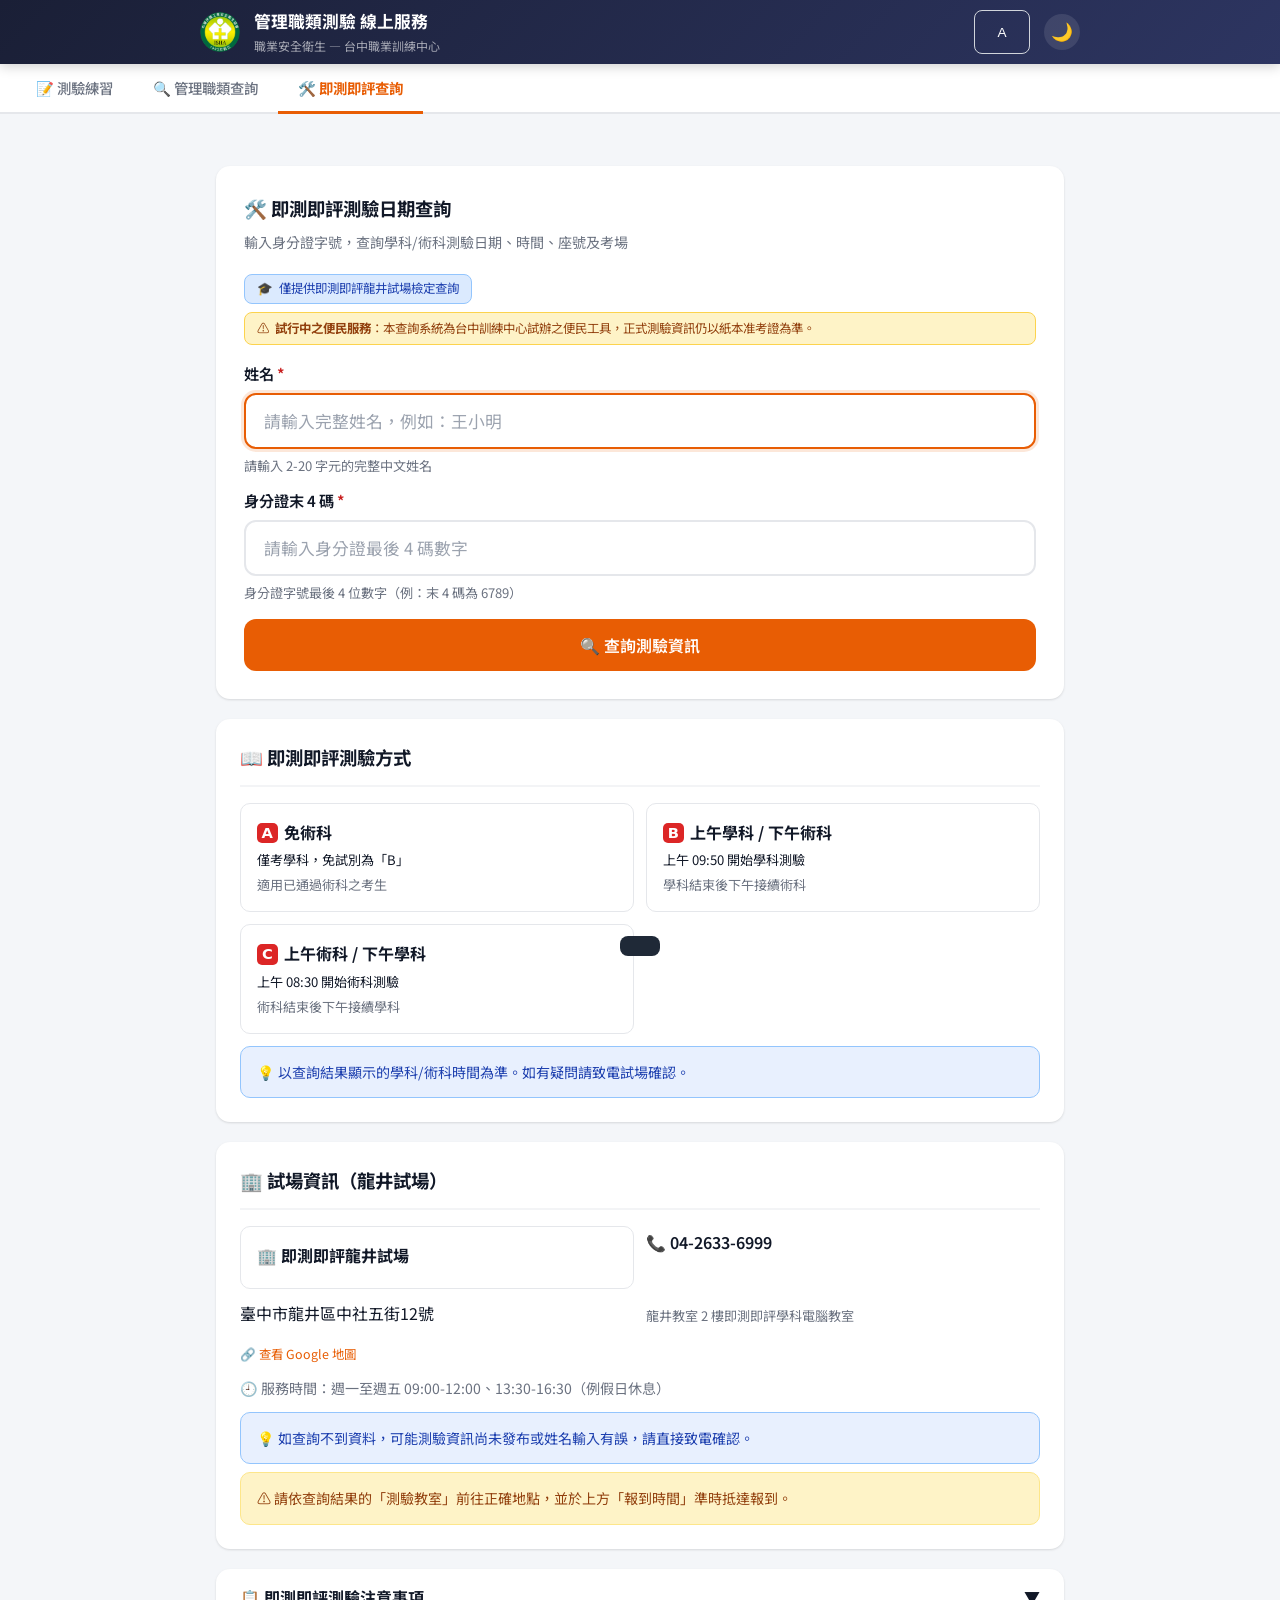
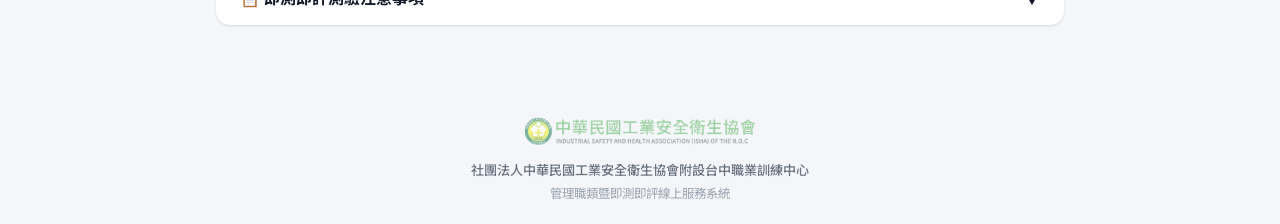
==== commit 558e6fd2: "fix(前端): 改善字體調整與存檔返回及PWA更新體驗" ====
--- a/exam-query.html
+++ b/exam-query.html
@@ -8,8 +8,8 @@
   <meta name="description" content="查詢即測即評技能檢定測驗日期、學科術科時間、考場" />
   <link rel="preconnect" href="https://fonts.googleapis.com" />
   <link href="https://fonts.googleapis.com/css2?family=Noto+Sans+TC:wght@400;500;600;700&display=swap" rel="stylesheet" />
-  <link rel="stylesheet" href="css/style.css?v=20260922c" />
-  <link rel="stylesheet" href="css/query.css?v=20260922c" />
+  <link rel="stylesheet" href="css/style.css?v=20261010a" />
+  <link rel="stylesheet" href="css/query.css?v=20261010a" />
   <link rel="manifest" href="manifest.json" />
   <meta name="theme-color" content="#1e293b" />
   <link rel="icon" type="image/png" sizes="192x192" href="icons/icon-192.png" />
@@ -172,9 +172,9 @@
 
   <div class="toast" id="toast"></div>
 
-  <script src="js/config.js?v=20260922c"></script>
-  <script src="js/utils.js?v=20260922c"></script>
-  <script src="js/exam-query.js?v=20260922c"></script>
+  <script src="js/config.js?v=20261010a"></script>
+  <script src="js/utils.js?v=20261010a"></script>
+  <script src="js/exam-query.js?v=20261010a"></script>
 </body>
 
 </html>
--- a/css/style.css
+++ b/css/style.css
@@ -140,6 +140,8 @@
   border-radius: 8px;
   padding: 8px 12px;
   min-height: 44px;
+  width: 56px;
+  flex-shrink: 0;
   font-size: 0.85rem;
   cursor: pointer;
   color: var(--gray-600);
@@ -147,18 +149,15 @@
   white-space: nowrap;
   display: inline-flex;
   align-items: center;
+  justify-content: center;
 }
 .fontsize-btn:hover { background: var(--gray-100); }
 [data-theme="dark"] .fontsize-btn { border-color: var(--gray-600); color: var(--gray-400); }
 [data-theme="dark"] .fontsize-btn:hover { background: var(--gray-700); }
 
-[data-fontsize="large"] .q-text { font-size: 1.15rem !important; }
-[data-fontsize="large"] .option-btn { font-size: 1.05rem !important; }
-[data-fontsize="large"] .option-label { min-width: 30px; width: 30px; height: 30px; }
-
-[data-fontsize="xlarge"] .q-text { font-size: 1.3rem !important; }
-[data-fontsize="xlarge"] .option-btn { font-size: 1.18rem !important; }
-[data-fontsize="xlarge"] .option-label { min-width: 34px; width: 34px; height: 34px; font-size: 0.9rem; }
+html[data-fontsize="normal"] { font-size: 100%; }
+html[data-fontsize="large"] { font-size: 112.5%; }
+html[data-fontsize="xlarge"] { font-size: 125%; }
 
 /* ===== 模擬考模式 ===== */
 .option-btn.mock-selected {
@@ -275,7 +274,7 @@
   padding: 0 24px;
   box-shadow: 0 2px 12px rgba(0, 0, 0, .2);
   position: sticky;
-  top: 0;
+  top: var(--lang-bar-height, 0px);
   z-index: 100;
 }
 
@@ -285,7 +284,15 @@
   display: flex;
   align-items: center;
   gap: 14px;
-  height: 64px;
+  min-height: 64px;
+  padding: 8px 0;
+  flex-wrap: wrap;
+}
+
+.site-header .inner > div:not(.header-logo-wrap) {
+  flex: 1;
+  min-width: 0;
+  overflow-wrap: anywhere;
 }
 
 .header-logo-wrap {
@@ -314,7 +321,7 @@
 .site-header h1 {
   font-size: 1.05rem;
   font-weight: 700;
-  letter-spacing: .02em;
+  letter-spacing: 0;
 }
 
 .header-sub {
@@ -787,6 +794,8 @@
   padding: 32px 28px;
   width: 100%;
   max-width: 480px;
+  max-height: calc(100dvh - 32px);
+  overflow-y: auto;
   animation: modal-in .22s ease;
 }
 
@@ -903,7 +912,35 @@
   display: flex;
   gap: 10px;
   justify-content: flex-end;
-}
+  flex-wrap: wrap;
+}
+
+.home-dialog h2 { font-size: 1.1rem; margin-bottom: 12px; }
+.notice-heading { display: flex; align-items: center; justify-content: center; gap: 12px; margin-bottom: 16px; }
+.notice-heading h2 { margin-bottom: 0; }
+.home-dialog p { margin-bottom: 20px; color: var(--gray-700); }
+.home-save-error { color: var(--danger) !important; font-size: .9rem; }
+
+/* 公告不讀取反饋或管理端資料；沒有重大更新時不佔版面。 */
+.major-updates { margin-top: 24px; padding-top: 20px; border-top: 1px solid var(--gray-300); }
+.major-updates[hidden] { display: none; }
+.major-updates h2 { font-size: 1rem; margin-bottom: 12px; }
+.major-update { padding: 12px 0; }
+.major-update + .major-update { border-top: 1px solid var(--gray-200); }
+.major-update time { font-size: .8rem; color: var(--gray-500); }
+.major-update h3 { font-size: .95rem; margin: 4px 0; }
+.major-update p { font-size: .88rem; color: var(--gray-700); overflow-wrap: anywhere; }
+.site-update-notice {
+  display: flex;
+  flex-wrap: wrap;
+  align-items: center;
+  gap: 12px;
+  padding: 12px 24px;
+  background: var(--accent-light);
+  color: var(--gray-900);
+  font-size: .88rem;
+}
+.site-update-notice p { flex: 1; min-width: 200px; }
 
 /* ===== Exam header ===== */
 .exam-header {
@@ -911,7 +948,7 @@
   border-bottom: 1px solid var(--gray-200);
   padding: 10px 16px;
   position: sticky;
-  top: 64px;
+  top: calc(var(--lang-bar-height, 0px) + var(--site-header-height, 64px));
   z-index: 90;
   box-shadow: var(--shadow);
 }
@@ -972,12 +1009,29 @@
   color: #fff;
 }
 
+.btn-home {
+  background: none;
+  border: 1px solid var(--gray-300);
+  border-radius: var(--radius-sm);
+  color: var(--gray-700);
+  padding: 5px 12px;
+  min-height: 44px;
+  font: inherit;
+  font-size: .82rem;
+  cursor: pointer;
+}
+.btn-home:hover { background: var(--gray-100); }
+.btn-home:focus-visible, .fontsize-btn:focus-visible {
+  outline: 2px solid var(--accent);
+  outline-offset: 3px;
+}
+
 /* ===== 題目導覽列 ===== */
 .q-nav-wrap {
   background: var(--card-bg);
   border-bottom: 1px solid var(--gray-200);
   position: sticky;
-  top: 108px;
+  top: calc(var(--lang-bar-height, 0px) + var(--site-header-height, 64px) + var(--exam-header-height, 44px));
   z-index: 85;
 }
 
@@ -1213,8 +1267,9 @@
   display: inline-flex;
   align-items: center;
   justify-content: center;
-  width: 24px;
-  height: 24px;
+  width: 2.1em;
+  height: 2.1em;
+  white-space: nowrap;
   background: var(--gray-200);
   border-radius: 50%;
   font-size: .8rem;
@@ -1644,6 +1699,10 @@
 
 /* ===== RWD ===== */
 @media (max-width: 600px) {
+  .site-header { padding: 0 12px; }
+  .site-header .inner { gap: 8px; }
+  .nav-tabs { flex-wrap: wrap; padding: 0 8px; }
+  .nav-tab { overflow-wrap: anywhere; }
   .selector-card {
     padding: 24px 18px;
   }
@@ -1671,9 +1730,9 @@
     gap: 8px;
   }
   .option-label {
-    min-width: 26px;
-    width: 26px;
-    height: 26px;
+    min-width: 2.1em;
+    width: 2.1em;
+    height: 2.1em;
     font-size: 0.78rem;
     flex-shrink: 0;
   }
@@ -1742,10 +1801,6 @@
 
   .mode-options {
     flex-direction: column;
-  }
-
-  .q-nav-wrap {
-    top: 100px;
   }
 
   .q-nav {
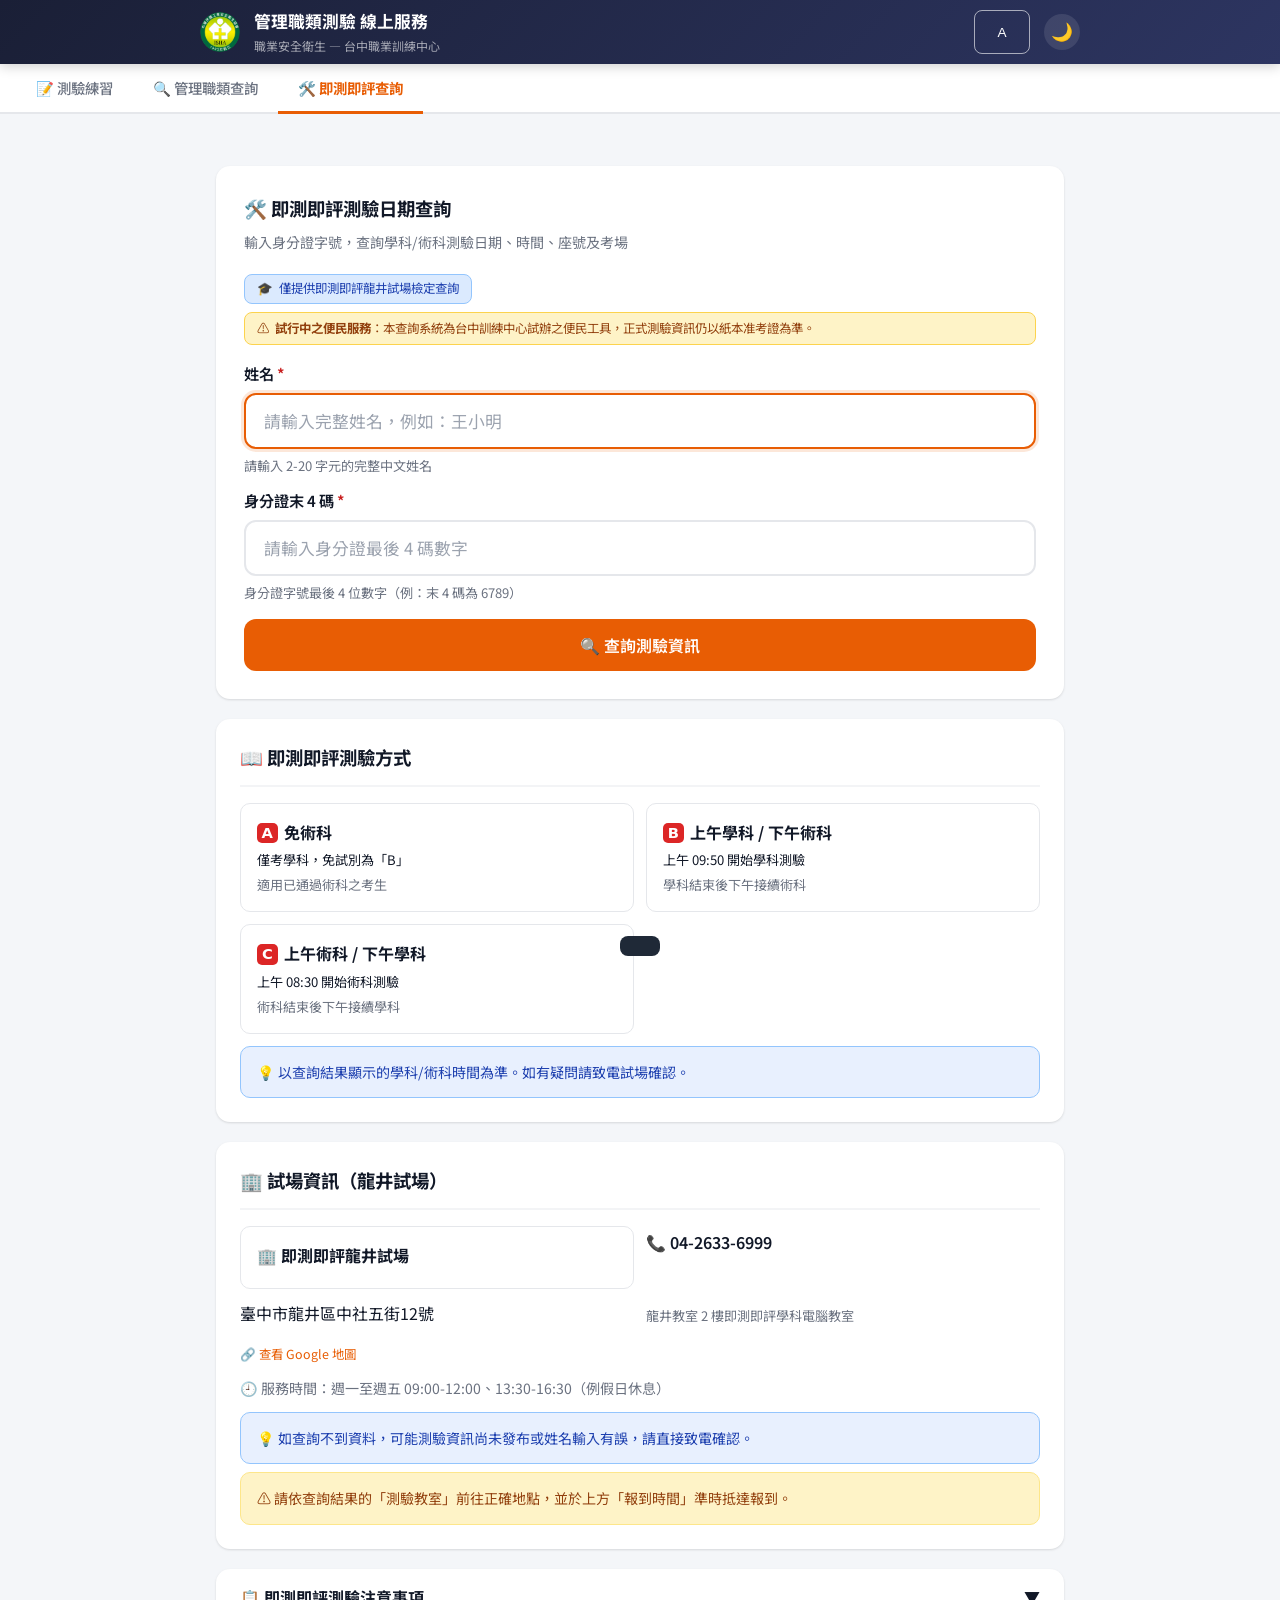
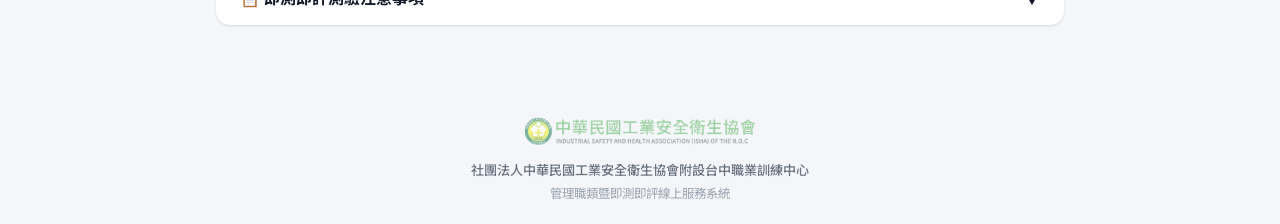
==== commit a47fe012: "fix(前端): 修正字體按鈕對比並同步PWA版號" ====
--- a/exam-query.html
+++ b/exam-query.html
@@ -8,8 +8,8 @@
   <meta name="description" content="查詢即測即評技能檢定測驗日期、學科術科時間、考場" />
   <link rel="preconnect" href="https://fonts.googleapis.com" />
   <link href="https://fonts.googleapis.com/css2?family=Noto+Sans+TC:wght@400;500;600;700&display=swap" rel="stylesheet" />
-  <link rel="stylesheet" href="css/style.css?v=20261010a" />
-  <link rel="stylesheet" href="css/query.css?v=20261010a" />
+  <link rel="stylesheet" href="css/style.css?v=20261010b" />
+  <link rel="stylesheet" href="css/query.css?v=20261010b" />
   <link rel="manifest" href="manifest.json" />
   <meta name="theme-color" content="#1e293b" />
   <link rel="icon" type="image/png" sizes="192x192" href="icons/icon-192.png" />
@@ -172,9 +172,9 @@
 
   <div class="toast" id="toast"></div>
 
-  <script src="js/config.js?v=20261010a"></script>
-  <script src="js/utils.js?v=20261010a"></script>
-  <script src="js/exam-query.js?v=20261010a"></script>
+  <script src="js/config.js?v=20261010b"></script>
+  <script src="js/utils.js?v=20261010b"></script>
+  <script src="js/exam-query.js?v=20261010b"></script>
 </body>
 
 </html>
--- a/css/style.css
+++ b/css/style.css
@@ -144,7 +144,7 @@
   flex-shrink: 0;
   font-size: 0.85rem;
   cursor: pointer;
-  color: var(--gray-600);
+  color: var(--gray-700);
   margin-left: 6px;
   white-space: nowrap;
   display: inline-flex;
@@ -152,8 +152,10 @@
   justify-content: center;
 }
 .fontsize-btn:hover { background: var(--gray-100); }
-[data-theme="dark"] .fontsize-btn { border-color: var(--gray-600); color: var(--gray-400); }
-[data-theme="dark"] .fontsize-btn:hover { background: var(--gray-700); }
+[data-theme="dark"] .fontsize-btn { border-color: var(--gray-300); }
+[data-theme="dark"] .fontsize-btn:hover { background: var(--gray-200); }
+.site-header .fontsize-btn { color: #fff; border-color: rgba(255, 255, 255, .6); }
+.site-header .fontsize-btn:hover { background: rgba(255, 255, 255, .12); }
 
 html[data-fontsize="normal"] { font-size: 100%; }
 html[data-fontsize="large"] { font-size: 112.5%; }
